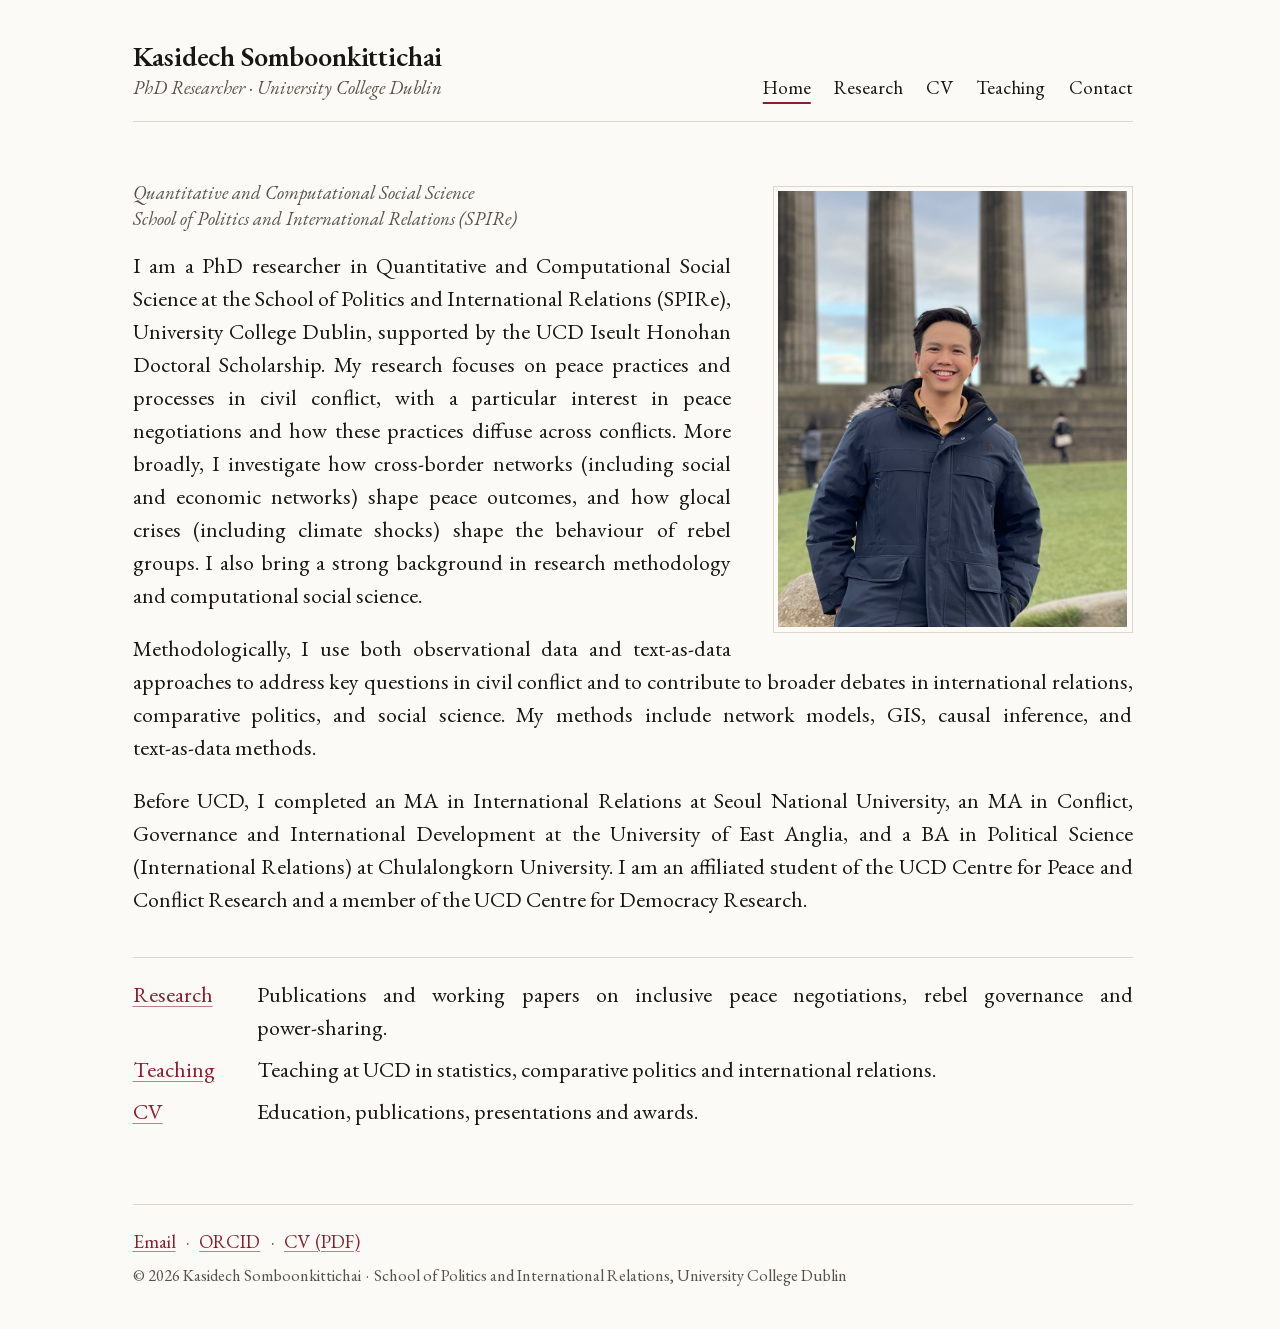
==== index.html @ 4a440e16 "Built site for gh-pages" ====
<!DOCTYPE html>
<html xmlns="http://www.w3.org/1999/xhtml" lang="en-GB" xml:lang="en-GB"><head>

<meta charset="utf-8">
<meta name="generator" content="quarto-1.8.26">

<meta name="viewport" content="width=device-width, initial-scale=1.0, user-scalable=yes">

<meta name="description" content="Kasidech Somboonkittichai, PhD researcher in Quantitative and Computational Social Science at the School of Politics and International Relations, University College Dublin.">

<title>Kasidech Somboonkittichai</title>
<style>
code{white-space: pre-wrap;}
span.smallcaps{font-variant: small-caps;}
div.columns{display: flex; gap: min(4vw, 1.5em);}
div.column{flex: auto; overflow-x: auto;}
div.hanging-indent{margin-left: 1.5em; text-indent: -1.5em;}
ul.task-list{list-style: none;}
ul.task-list li input[type="checkbox"] {
  width: 0.8em;
  margin: 0 0.8em 0.2em -1em; /* quarto-specific, see https://github.com/quarto-dev/quarto-cli/issues/4556 */ 
  vertical-align: middle;
}
.display.math{display: block; text-align: center; margin: 0.5rem auto;}
</style>


<script src="site_libs/quarto-nav/quarto-nav.js"></script>
<link href="./images/favicon.svg" rel="icon" type="image/svg+xml">
<script src="site_libs/quarto-html/quarto.js" type="module"></script>
<script src="site_libs/quarto-html/tabsets/tabsets.js" type="module"></script>
<script src="site_libs/quarto-html/axe/axe-check.js" type="module"></script>
<script src="site_libs/quarto-html/popper.min.js"></script>
<script src="site_libs/quarto-html/tippy.umd.min.js"></script>
<link href="site_libs/quarto-html/tippy.css" rel="stylesheet">
<link href="site_libs/quarto-html/quarto-syntax-highlighting-587c61ba64f3a5504c4d52d930310e48.css" rel="stylesheet" id="quarto-text-highlighting-styles">
<script src="site_libs/bootstrap/bootstrap.min.js"></script>
<link href="site_libs/bootstrap/bootstrap-icons.css" rel="stylesheet">
<link href="site_libs/bootstrap/bootstrap-d701ff068e6bfdf305bbfd484ffd1961.min.css" rel="stylesheet" append-hash="true" id="quarto-bootstrap" data-mode="light">
<script id="quarto-search-options" type="application/json">{
  "language": {
    "search-no-results-text": "No results",
    "search-matching-documents-text": "matching documents",
    "search-copy-link-title": "Copy link to search",
    "search-hide-matches-text": "Hide additional matches",
    "search-more-match-text": "more match in this document",
    "search-more-matches-text": "more matches in this document",
    "search-clear-button-title": "Clear",
    "search-text-placeholder": "",
    "search-detached-cancel-button-title": "Cancel",
    "search-submit-button-title": "Submit",
    "search-label": "Search"
  }
}</script>
<!-- Font: Source Serif 4 is self-hosted in fonts/ (fonts/fonts.css). -->
<!-- PNG site icons for browsers without SVG icon support and for phone home screens. -->
<link rel="icon" type="image/png" sizes="32x32" href="images/favicon-32.png">
<link rel="apple-touch-icon" href="images/apple-touch-icon.png">
<meta name="color-scheme" content="light">
<!-- Without JavaScript the phone menu button cannot open, so show the tabs instead,
     and show the paper abstracts in full (their Abstract button needs JavaScript). -->
<noscript><style>#quarto-header .navbar-collapse { display: flex !important; } #quarto-header .navbar-toggler { display: none !important; } .paper-abstract.collapse { display: block !important; } .abstract-toggle { display: none !important; }</style></noscript>


<link rel="stylesheet" href="fonts/fonts.css">
<meta property="og:title" content="Kasidech Somboonkittichai">
<meta property="og:description" content="Kasidech Somboonkittichai, PhD researcher in Quantitative and Computational Social Science at the School of Politics and International Relations, University College Dublin.">
<meta property="og:image" content="https://kasidechsomboonkittichai.com/images/profile.jpg">
<meta property="og:site_name" content="Kasidech Somboonkittichai">
<meta property="og:locale" content="en_GB">
<meta property="og:image:alt" content="Portrait of Kasidech Somboonkittichai">
<meta name="twitter:title" content="Kasidech Somboonkittichai">
<meta name="twitter:description" content="Kasidech Somboonkittichai, PhD researcher in Quantitative and Computational Social Science at the School of Politics and International Relations, University College Dublin.">
<meta name="twitter:image" content="https://kasidechsomboonkittichai.com/images/profile.jpg">
<meta name="twitter:image:alt" content="Portrait of Kasidech Somboonkittichai">
<meta name="twitter:card" content="summary_large_image">
<link rel="canonical" href="https://kasidechsomboonkittichai.com/">
</head>

<body class="nav-fixed page-home fullcontent quarto-light">

<div id="quarto-search-results"></div>
  <header id="quarto-header" class="headroom fixed-top">
    <nav class="navbar navbar-expand-md " data-bs-theme="dark">
      <div class="navbar-container container-fluid">
      <div class="navbar-brand-container mx-auto">
    <a class="navbar-brand" href="./index.html">
    <span class="navbar-title">Kasidech Somboonkittichai <span class="role-line">PhD Researcher · University College Dublin</span></span>
    </a>
  </div>
          <button class="navbar-toggler" type="button" data-bs-toggle="collapse" data-bs-target="#navbarCollapse" aria-controls="navbarCollapse" role="menu" aria-expanded="false" aria-label="Menu" onclick="if (window.quartoToggleHeadroom) { window.quartoToggleHeadroom(); }">
  <span class="navbar-toggler-icon"></span>
</button>
          <div class="collapse navbar-collapse" id="navbarCollapse">
            <ul class="navbar-nav navbar-nav-scroll me-auto">
  <li class="nav-item">
    <a class="nav-link active" href="./index.html" aria-current="page"> 
<span class="menu-text">Home</span></a>
  </li>  
  <li class="nav-item">
    <a class="nav-link" href="./research.html"> 
<span class="menu-text">Research</span></a>
  </li>  
  <li class="nav-item">
    <a class="nav-link" href="./cv.html"> 
<span class="menu-text">CV</span></a>
  </li>  
  <li class="nav-item">
    <a class="nav-link" href="./teaching.html"> 
<span class="menu-text">Teaching</span></a>
  </li>  
  <li class="nav-item">
    <a class="nav-link" href="./contact.html"> 
<span class="menu-text">Contact</span></a>
  </li>  
</ul>
          </div> <!-- /navcollapse -->
            <div class="quarto-navbar-tools">
</div>
      </div> <!-- /container-fluid -->
    </nav>
</header>
<!-- content -->
<div id="quarto-content" class="quarto-container page-columns page-rows-contents page-layout-article page-navbar">
<!-- sidebar -->
<!-- margin-sidebar -->
    
<!-- main -->
<main class="content" id="quarto-document-content">
<a class="skip-to-content" href="#quarto-document-content">Skip to content</a>
<script>
  (function () {
    // Quarto's listing script (Research) runs whenever the #fragment of
    // the address changes, e.g. after the skip link, and expects
    // window['quarto-listings']. Quarto creates it only for its built-in list
    // layouts, not for this site's own templates (research/*.ejs),
    // so without this empty default the script throws an error.
    window['quarto-listings'] = window['quarto-listings'] || {};

    // Quarto places this include inside <main>, after the header. Move the
    // skip link to the very start of <body> so it is the first stop for
    // keyboard users.
    var skip = document.querySelector("a.skip-to-content");
    if (skip) document.body.insertBefore(skip, document.body.firstChild);
    var main = document.getElementById("quarto-document-content");
    if (main) main.setAttribute("tabindex", "-1");

    // On page load Quarto rewrites links that contain /index.html to /, which
    // on .../index.html would turn the skip link into a link to another page
    // (the browser would reload). Put the plain in-page link back afterwards.
    document.addEventListener("DOMContentLoaded", function () {
      if (skip) skip.setAttribute("href", "#quarto-document-content");
    });

    // The header is an ordinary block that scrolls away with the page.
    // Quarto expects a fixed header and pads the page to make room for it;
    // removing these classes keeps that offset at zero.
    var header = document.getElementById("quarto-header");
    if (header) header.classList.remove("fixed-top", "headroom");

    // Quarto gives the phone menu button role="menu"; it is a plain button.
    var toggler = document.querySelector("#quarto-header .navbar-toggler");
    if (toggler) toggler.removeAttribute("role");

    // Escape closes the open phone menu and puts focus back on its button.
    // It acts only while focus is on that button or inside the menu, and not
    // on wide screens, where the button is hidden and the tabs show instead.
    document.addEventListener("keydown", function (e) {
      if (e.key !== "Escape") return;
      var menu = document.getElementById("navbarCollapse");
      if (!menu || !menu.classList.contains("show") || !window.bootstrap) return;
      if (!toggler || !toggler.offsetParent) return;
      var active = document.activeElement;
      if (active !== toggler && !menu.contains(active)) return;
      window.bootstrap.Collapse.getOrCreateInstance(menu, { toggle: false }).hide();
      toggler.focus();
    });
  })();
</script>

<header id="title-block-header" class="quarto-title-block default">
<div class="quarto-title">
<h1 class="title">Kasidech Somboonkittichai</h1>
</div>



<div class="quarto-title-meta">

    
  
    
  </div>
  


</header>


<div class="home-intro">
<div class="photo">
<p><img src="images/profile.jpg" alt="Portrait of Kasidech Somboonkittichai" width="960" height="1200"></p>
</div>
<div class="affiliation">
<p>Quantitative and Computational Social Science</p>
<p>School of Politics and International Relations (SPIRe)</p>
</div>
<div class="opening">
<p>I am a PhD researcher in Quantitative and Computational Social Science at the School of Politics and International Relations (SPIRe), University College Dublin, supported by the UCD Iseult Honohan Doctoral Scholarship. My research focuses on peace practices and processes in civil conflict, with a particular interest in peace negotiations and how these practices diffuse across conflicts. More broadly, I investigate how <span class="nowrap">cross-border</span> networks (including social and economic networks) shape peace outcomes, and how glocal crises (including climate shocks) shape the behaviour of rebel groups. I also bring a strong background in research methodology and computational social science.</p>
</div>
</div>
<p>Methodologically, I use both observational data and <span class="nowrap">text-as-data</span> approaches to address key questions in civil conflict and to contribute to broader debates in international relations, comparative politics, and social science. My methods include network models, GIS, causal inference, and <span class="nowrap"><span class="nowrap">text-as-data</span></span> methods.</p>
<p>Before UCD, I completed an MA in International Relations at Seoul National University, an MA in Conflict, Governance and International Development at the University of East Anglia, and a BA in Political Science (International Relations) at Chulalongkorn University. I am an affiliated student of the UCD Centre for Peace and Conflict Research and a member of the UCD Centre for Democracy Research.</p>
<div class="signposts">
<dl>
<dt><a href="./research.html">Research</a></dt>
<dd>
Publications and working papers on inclusive peace negotiations, rebel governance and <span class="nowrap">power-sharing.</span>
</dd>
<dt><a href="./teaching.html">Teaching</a></dt>
<dd>
Teaching at UCD in statistics, comparative politics and international relations.
</dd>
<dt><a href="./cv.html">CV</a></dt>
<dd>
Education, publications, presentations and awards.
</dd>
</dl>
</div>



</main> <!-- /main -->
<footer class="colophon">
  <div class="colophon-inner">
    <ul class="colophon-links" aria-label="Contact and profiles">
      <li><a href="mailto:kasidech.somboonkittichai@ucdconnect.ie">Email</a></li>
      <!-- TODO UCD profile: when the URL is known, add
           <li><a href="URL" rel="me">UCD SPIRe</a></li> -->
      <li><a href="https://orcid.org/0009-0007-4228-9083" rel="me">ORCID</a></li>
      <!-- TODO Google Scholar: when the URL is known, add
           <li><a href="URL" rel="me">Google Scholar</a></li> -->
      <!-- TODO LinkedIn: when the URL is known, add
           <li><a href="URL" rel="me">LinkedIn</a></li> -->
      <!-- TODO Bluesky: when the URL is known, add
           <li><a href="URL" rel="me">Bluesky</a></li> -->
      <li><a href="files/Somboonkittichai_CV.pdf">CV (PDF)</a></li>
    </ul>
    <p class="colophon-note">© 2026 Kasidech Somboonkittichai&nbsp;<span class="dot" aria-hidden="true">·</span> School of Politics and International Relations, University College Dublin</p>
  </div>
</footer>
<script id="quarto-html-after-body" type="application/javascript">
  window.document.addEventListener("DOMContentLoaded", function (event) {
      var localhostRegex = new RegExp(/^(?:http|https):\/\/localhost\:?[0-9]*\//);
      var mailtoRegex = new RegExp(/^mailto:/);
        var filterRegex = new RegExp("https:\/\/kasidechsomboonkittichai\.com");
      var isInternal = (href) => {
          return filterRegex.test(href) || localhostRegex.test(href) || mailtoRegex.test(href);
      }
      // Inspect non-navigation links and adorn them if external
     var links = window.document.querySelectorAll('a[href]:not(.nav-link):not(.navbar-brand):not(.toc-action):not(.sidebar-link):not(.sidebar-item-toggle):not(.pagination-link):not(.no-external):not([aria-hidden]):not(.dropdown-item):not(.quarto-navigation-tool):not(.about-link)');
      for (var i=0; i<links.length; i++) {
        const link = links[i];
        if (!isInternal(link.href)) {
          // undo the damage that might have been done by quarto-nav.js in the case of
          // links that we want to consider external
          if (link.dataset.originalHref !== undefined) {
            link.href = link.dataset.originalHref;
          }
        }
      }
    function tippyHover(el, contentFn, onTriggerFn, onUntriggerFn) {
      const config = {
        allowHTML: true,
        maxWidth: 500,
        delay: 100,
        arrow: false,
        appendTo: function(el) {
            return el.parentElement;
        },
        interactive: true,
        interactiveBorder: 10,
        theme: 'quarto',
        placement: 'bottom-start',
      };
      if (contentFn) {
        config.content = contentFn;
      }
      if (onTriggerFn) {
        config.onTrigger = onTriggerFn;
      }
      if (onUntriggerFn) {
        config.onUntrigger = onUntriggerFn;
      }
      window.tippy(el, config); 
    }
    const noterefs = window.document.querySelectorAll('a[role="doc-noteref"]');
    for (var i=0; i<noterefs.length; i++) {
      const ref = noterefs[i];
      tippyHover(ref, function() {
        // use id or data attribute instead here
        let href = ref.getAttribute('data-footnote-href') || ref.getAttribute('href');
        try { href = new URL(href).hash; } catch {}
        const id = href.replace(/^#\/?/, "");
        const note = window.document.getElementById(id);
        if (note) {
          return note.innerHTML;
        } else {
          return "";
        }
      });
    }
    const xrefs = window.document.querySelectorAll('a.quarto-xref');
    const processXRef = (id, note) => {
      // Strip column container classes
      const stripColumnClz = (el) => {
        el.classList.remove("page-full", "page-columns");
        if (el.children) {
          for (const child of el.children) {
            stripColumnClz(child);
          }
        }
      }
      stripColumnClz(note)
      if (id === null || id.startsWith('sec-')) {
        // Special case sections, only their first couple elements
        const container = document.createElement("div");
        if (note.children && note.children.length > 2) {
          container.appendChild(note.children[0].cloneNode(true));
          for (let i = 1; i < note.children.length; i++) {
            const child = note.children[i];
            if (child.tagName === "P" && child.innerText === "") {
              continue;
            } else {
              container.appendChild(child.cloneNode(true));
              break;
            }
          }
          if (window.Quarto?.typesetMath) {
            window.Quarto.typesetMath(container);
          }
          return container.innerHTML
        } else {
          if (window.Quarto?.typesetMath) {
            window.Quarto.typesetMath(note);
          }
          return note.innerHTML;
        }
      } else {
        // Remove any anchor links if they are present
        const anchorLink = note.querySelector('a.anchorjs-link');
        if (anchorLink) {
          anchorLink.remove();
        }
        if (window.Quarto?.typesetMath) {
          window.Quarto.typesetMath(note);
        }
        if (note.classList.contains("callout")) {
          return note.outerHTML;
        } else {
          return note.innerHTML;
        }
      }
    }
    for (var i=0; i<xrefs.length; i++) {
      const xref = xrefs[i];
      tippyHover(xref, undefined, function(instance) {
        instance.disable();
        let url = xref.getAttribute('href');
        let hash = undefined; 
        if (url.startsWith('#')) {
          hash = url;
        } else {
          try { hash = new URL(url).hash; } catch {}
        }
        if (hash) {
          const id = hash.replace(/^#\/?/, "");
          const note = window.document.getElementById(id);
          if (note !== null) {
            try {
              const html = processXRef(id, note.cloneNode(true));
              instance.setContent(html);
            } finally {
              instance.enable();
              instance.show();
            }
          } else {
            // See if we can fetch this
            fetch(url.split('#')[0])
            .then(res => res.text())
            .then(html => {
              const parser = new DOMParser();
              const htmlDoc = parser.parseFromString(html, "text/html");
              const note = htmlDoc.getElementById(id);
              if (note !== null) {
                const html = processXRef(id, note);
                instance.setContent(html);
              } 
            }).finally(() => {
              instance.enable();
              instance.show();
            });
          }
        } else {
          // See if we can fetch a full url (with no hash to target)
          // This is a special case and we should probably do some content thinning / targeting
          fetch(url)
          .then(res => res.text())
          .then(html => {
            const parser = new DOMParser();
            const htmlDoc = parser.parseFromString(html, "text/html");
            const note = htmlDoc.querySelector('main.content');
            if (note !== null) {
              // This should only happen for chapter cross references
              // (since there is no id in the URL)
              // remove the first header
              if (note.children.length > 0 && note.children[0].tagName === "HEADER") {
                note.children[0].remove();
              }
              const html = processXRef(null, note);
              instance.setContent(html);
            } 
          }).finally(() => {
            instance.enable();
            instance.show();
          });
        }
      }, function(instance) {
      });
    }
        let selectedAnnoteEl;
        const selectorForAnnotation = ( cell, annotation) => {
          let cellAttr = 'data-code-cell="' + cell + '"';
          let lineAttr = 'data-code-annotation="' +  annotation + '"';
          const selector = 'span[' + cellAttr + '][' + lineAttr + ']';
          return selector;
        }
        const selectCodeLines = (annoteEl) => {
          const doc = window.document;
          const targetCell = annoteEl.getAttribute("data-target-cell");
          const targetAnnotation = annoteEl.getAttribute("data-target-annotation");
          const annoteSpan = window.document.querySelector(selectorForAnnotation(targetCell, targetAnnotation));
          const lines = annoteSpan.getAttribute("data-code-lines").split(",");
          const lineIds = lines.map((line) => {
            return targetCell + "-" + line;
          })
          let top = null;
          let height = null;
          let parent = null;
          if (lineIds.length > 0) {
              //compute the position of the single el (top and bottom and make a div)
              const el = window.document.getElementById(lineIds[0]);
              top = el.offsetTop;
              height = el.offsetHeight;
              parent = el.parentElement.parentElement;
            if (lineIds.length > 1) {
              const lastEl = window.document.getElementById(lineIds[lineIds.length - 1]);
              const bottom = lastEl.offsetTop + lastEl.offsetHeight;
              height = bottom - top;
            }
            if (top !== null && height !== null && parent !== null) {
              // cook up a div (if necessary) and position it 
              let div = window.document.getElementById("code-annotation-line-highlight");
              if (div === null) {
                div = window.document.createElement("div");
                div.setAttribute("id", "code-annotation-line-highlight");
                div.style.position = 'absolute';
                parent.appendChild(div);
              }
              div.style.top = top - 2 + "px";
              div.style.height = height + 4 + "px";
              div.style.left = 0;
              let gutterDiv = window.document.getElementById("code-annotation-line-highlight-gutter");
              if (gutterDiv === null) {
                gutterDiv = window.document.createElement("div");
                gutterDiv.setAttribute("id", "code-annotation-line-highlight-gutter");
                gutterDiv.style.position = 'absolute';
                const codeCell = window.document.getElementById(targetCell);
                const gutter = codeCell.querySelector('.code-annotation-gutter');
                gutter.appendChild(gutterDiv);
              }
              gutterDiv.style.top = top - 2 + "px";
              gutterDiv.style.height = height + 4 + "px";
            }
            selectedAnnoteEl = annoteEl;
          }
        };
        const unselectCodeLines = () => {
          const elementsIds = ["code-annotation-line-highlight", "code-annotation-line-highlight-gutter"];
          elementsIds.forEach((elId) => {
            const div = window.document.getElementById(elId);
            if (div) {
              div.remove();
            }
          });
          selectedAnnoteEl = undefined;
        };
          // Handle positioning of the toggle
      window.addEventListener(
        "resize",
        throttle(() => {
          elRect = undefined;
          if (selectedAnnoteEl) {
            selectCodeLines(selectedAnnoteEl);
          }
        }, 10)
      );
      function throttle(fn, ms) {
      let throttle = false;
      let timer;
        return (...args) => {
          if(!throttle) { // first call gets through
              fn.apply(this, args);
              throttle = true;
          } else { // all the others get throttled
              if(timer) clearTimeout(timer); // cancel #2
              timer = setTimeout(() => {
                fn.apply(this, args);
                timer = throttle = false;
              }, ms);
          }
        };
      }
        // Attach click handler to the DT
        const annoteDls = window.document.querySelectorAll('dt[data-target-cell]');
        for (const annoteDlNode of annoteDls) {
          annoteDlNode.addEventListener('click', (event) => {
            const clickedEl = event.target;
            if (clickedEl !== selectedAnnoteEl) {
              unselectCodeLines();
              const activeEl = window.document.querySelector('dt[data-target-cell].code-annotation-active');
              if (activeEl) {
                activeEl.classList.remove('code-annotation-active');
              }
              selectCodeLines(clickedEl);
              clickedEl.classList.add('code-annotation-active');
            } else {
              // Unselect the line
              unselectCodeLines();
              clickedEl.classList.remove('code-annotation-active');
            }
          });
        }
    const findCites = (el) => {
      const parentEl = el.parentElement;
      if (parentEl) {
        const cites = parentEl.dataset.cites;
        if (cites) {
          return {
            el,
            cites: cites.split(' ')
          };
        } else {
          return findCites(el.parentElement)
        }
      } else {
        return undefined;
      }
    };
    var bibliorefs = window.document.querySelectorAll('a[role="doc-biblioref"]');
    for (var i=0; i<bibliorefs.length; i++) {
      const ref = bibliorefs[i];
      const citeInfo = findCites(ref);
      if (citeInfo) {
        tippyHover(citeInfo.el, function() {
          var popup = window.document.createElement('div');
          citeInfo.cites.forEach(function(cite) {
            var citeDiv = window.document.createElement('div');
            citeDiv.classList.add('hanging-indent');
            citeDiv.classList.add('csl-entry');
            var biblioDiv = window.document.getElementById('ref-' + cite);
            if (biblioDiv) {
              citeDiv.innerHTML = biblioDiv.innerHTML;
            }
            popup.appendChild(citeDiv);
          });
          return popup.innerHTML;
        });
      }
    }
  });
  </script>
</div> <!-- /content -->




</body></html>
---- site_libs/quarto-html/tippy.css ----
.tippy-box[data-animation=fade][data-state=hidden]{opacity:0}[data-tippy-root]{max-width:calc(100vw - 10px)}.tippy-box{position:relative;background-color:#333;color:#fff;border-radius:4px;font-size:14px;line-height:1.4;white-space:normal;outline:0;transition-property:transform,visibility,opacity}.tippy-box[data-placement^=top]>.tippy-arrow{bottom:0}.tippy-box[data-placement^=top]>.tippy-arrow:before{bottom:-7px;left:0;border-width:8px 8px 0;border-top-color:initial;transform-origin:center top}.tippy-box[data-placement^=bottom]>.tippy-arrow{top:0}.tippy-box[data-placement^=bottom]>.tippy-arrow:before{top:-7px;left:0;border-width:0 8px 8px;border-bottom-color:initial;transform-origin:center bottom}.tippy-box[data-placement^=left]>.tippy-arrow{right:0}.tippy-box[data-placement^=left]>.tippy-arrow:before{border-width:8px 0 8px 8px;border-left-color:initial;right:-7px;transform-origin:center left}.tippy-box[data-placement^=right]>.tippy-arrow{left:0}.tippy-box[data-placement^=right]>.tippy-arrow:before{left:-7px;border-width:8px 8px 8px 0;border-right-color:initial;transform-origin:center right}.tippy-box[data-inertia][data-state=visible]{transition-timing-function:cubic-bezier(.54,1.5,.38,1.11)}.tippy-arrow{width:16px;height:16px;color:#333}.tippy-arrow:before{content:"";position:absolute;border-color:transparent;border-style:solid}.tippy-content{position:relative;padding:5px 9px;z-index:1}
---- site_libs/quarto-html/quarto-syntax-highlighting-587c61ba64f3a5504c4d52d930310e48.css ----
/* quarto syntax highlight colors */
:root {
  --quarto-hl-ot-color: #003B4F;
  --quarto-hl-at-color: #657422;
  --quarto-hl-ss-color: #20794D;
  --quarto-hl-an-color: #5E5E5E;
  --quarto-hl-fu-color: #4758AB;
  --quarto-hl-st-color: #20794D;
  --quarto-hl-cf-color: #003B4F;
  --quarto-hl-op-color: #5E5E5E;
  --quarto-hl-er-color: #AD0000;
  --quarto-hl-bn-color: #AD0000;
  --quarto-hl-al-color: #AD0000;
  --quarto-hl-va-color: #111111;
  --quarto-hl-bu-color: inherit;
  --quarto-hl-ex-color: inherit;
  --quarto-hl-pp-color: #AD0000;
  --quarto-hl-in-color: #5E5E5E;
  --quarto-hl-vs-color: #20794D;
  --quarto-hl-wa-color: #5E5E5E;
  --quarto-hl-do-color: #5E5E5E;
  --quarto-hl-im-color: #00769E;
  --quarto-hl-ch-color: #20794D;
  --quarto-hl-dt-color: #AD0000;
  --quarto-hl-fl-color: #AD0000;
  --quarto-hl-co-color: #5E5E5E;
  --quarto-hl-cv-color: #5E5E5E;
  --quarto-hl-cn-color: #8f5902;
  --quarto-hl-sc-color: #5E5E5E;
  --quarto-hl-dv-color: #AD0000;
  --quarto-hl-kw-color: #003B4F;
}

/* other quarto variables */
:root {
  --quarto-font-monospace: SFMono-Regular, Menlo, Monaco, Consolas, "Liberation Mono", "Courier New", monospace;
}

/* syntax highlight based on Pandoc's rules */
pre > code.sourceCode > span {
  color: #003B4F;
}

code.sourceCode > span {
  color: #003B4F;
}

div.sourceCode,
div.sourceCode pre.sourceCode {
  color: #003B4F;
}

/* Normal */
code span {
  color: #003B4F;
}

/* Alert */
code span.al {
  color: #AD0000;
  font-style: inherit;
}

/* Annotation */
code span.an {
  color: #5E5E5E;
  font-style: inherit;
}

/* Attribute */
code span.at {
  color: #657422;
  font-style: inherit;
}

/* BaseN */
code span.bn {
  color: #AD0000;
  font-style: inherit;
}

/* BuiltIn */
code span.bu {
  font-style: inherit;
}

/* ControlFlow */
code span.cf {
  color: #003B4F;
  font-weight: bold;
  font-style: inherit;
}

/* Char */
code span.ch {
  color: #20794D;
  font-style: inherit;
}

/* Constant */
code span.cn {
  color: #8f5902;
  font-style: inherit;
}

/* Comment */
code span.co {
  color: #5E5E5E;
  font-style: inherit;
}

/* CommentVar */
code span.cv {
  color: #5E5E5E;
  font-style: italic;
}

/* Documentation */
code span.do {
  color: #5E5E5E;
  font-style: italic;
}

/* DataType */
code span.dt {
  color: #AD0000;
  font-style: inherit;
}

/* DecVal */
code span.dv {
  color: #AD0000;
  font-style: inherit;
}

/* Error */
code span.er {
  color: #AD0000;
  font-style: inherit;
}

/* Extension */
code span.ex {
  font-style: inherit;
}

/* Float */
code span.fl {
  color: #AD0000;
  font-style: inherit;
}

/* Function */
code span.fu {
  color: #4758AB;
  font-style: inherit;
}

/* Import */
code span.im {
  color: #00769E;
  font-style: inherit;
}

/* Information */
code span.in {
  color: #5E5E5E;
  font-style: inherit;
}

/* Keyword */
code span.kw {
  color: #003B4F;
  font-weight: bold;
  font-style: inherit;
}

/* Operator */
code span.op {
  color: #5E5E5E;
  font-style: inherit;
}

/* Other */
code span.ot {
  color: #003B4F;
  font-style: inherit;
}

/* Preprocessor */
code span.pp {
  color: #AD0000;
  font-style: inherit;
}

/* SpecialChar */
code span.sc {
  color: #5E5E5E;
  font-style: inherit;
}

/* SpecialString */
code span.ss {
  color: #20794D;
  font-style: inherit;
}

/* String */
code span.st {
  color: #20794D;
  font-style: inherit;
}

/* Variable */
code span.va {
  color: #111111;
  font-style: inherit;
}

/* VerbatimString */
code span.vs {
  color: #20794D;
  font-style: inherit;
}

/* Warning */
code span.wa {
  color: #5E5E5E;
  font-style: italic;
}

.prevent-inlining {
  content: "</";
}

/*# sourceMappingURL=2dce1cc6c82594539e1579de68416b47.css.map */
---- fonts/fonts.css ----
/* Self-hosted web font: EB Garamond (every text on the site), under the
   SIL Open Font License 1.1 (EBGaramond-OFL.txt in this folder).

   The @font-face rules below are Google Fonts' own CSS for
   family=EB+Garamond:ital,wght@0,400..600;1,400
   (display=swap), fetched on 17 October 2026 with a desktop Chrome user
   agent, keeping only the latin and latin-ext subsets and pointing each src
   at the local file.

   The upright files are variable fonts: one file serves every upright weight
   the site uses (400 regular, 500 for the page titles, 600 for the name,
   headings and bold text). The italic files hold the one italic the site
   uses (400). For each style, one file holds the Latin alphabet and one the
   extended Latin alphabet (accented letters such as ő or ł); a browser
   downloads a file only when a page contains one of its characters. The site
   loads this file through `css:` in _quarto.yml. */

/* latin-ext */
@font-face {
  font-family: 'EB Garamond';
  font-style: italic;
  font-weight: 400;
  font-display: swap;
  src: url("eb-garamond-italic-latin-ext.woff2") format('woff2');
  unicode-range: U+0100-02BA, U+02BD-02C5, U+02C7-02CC, U+02CE-02D7, U+02DD-02FF, U+0304, U+0308, U+0329, U+1D00-1DBF, U+1E00-1E9F, U+1EF2-1EFF, U+2020, U+20A0-20AB, U+20AD-20C4, U+2113, U+2C60-2C7F, U+A720-A7FF;
}
/* latin */
@font-face {
  font-family: 'EB Garamond';
  font-style: italic;
  font-weight: 400;
  font-display: swap;
  src: url("eb-garamond-italic-latin.woff2") format('woff2');
  unicode-range: U+0000-00FF, U+0131, U+0152-0153, U+02BB-02BC, U+02C6, U+02DA, U+02DC, U+0304, U+0308, U+0329, U+2000-206F, U+20AC, U+2122, U+2191, U+2193, U+2212, U+2215, U+FEFF, U+FFFD;
}
/* latin-ext */
@font-face {
  font-family: 'EB Garamond';
  font-style: normal;
  font-weight: 400 600;
  font-display: swap;
  src: url("eb-garamond-latin-ext.woff2") format('woff2');
  unicode-range: U+0100-02BA, U+02BD-02C5, U+02C7-02CC, U+02CE-02D7, U+02DD-02FF, U+0304, U+0308, U+0329, U+1D00-1DBF, U+1E00-1E9F, U+1EF2-1EFF, U+2020, U+20A0-20AB, U+20AD-20C4, U+2113, U+2C60-2C7F, U+A720-A7FF;
}
/* latin */
@font-face {
  font-family: 'EB Garamond';
  font-style: normal;
  font-weight: 400 600;
  font-display: swap;
  src: url("eb-garamond-latin.woff2") format('woff2');
  unicode-range: U+0000-00FF, U+0131, U+0152-0153, U+02BB-02BC, U+02C6, U+02DA, U+02DC, U+0304, U+0308, U+0329, U+2000-206F, U+20AC, U+2122, U+2191, U+2193, U+2212, U+2215, U+FEFF, U+FFFD;
}
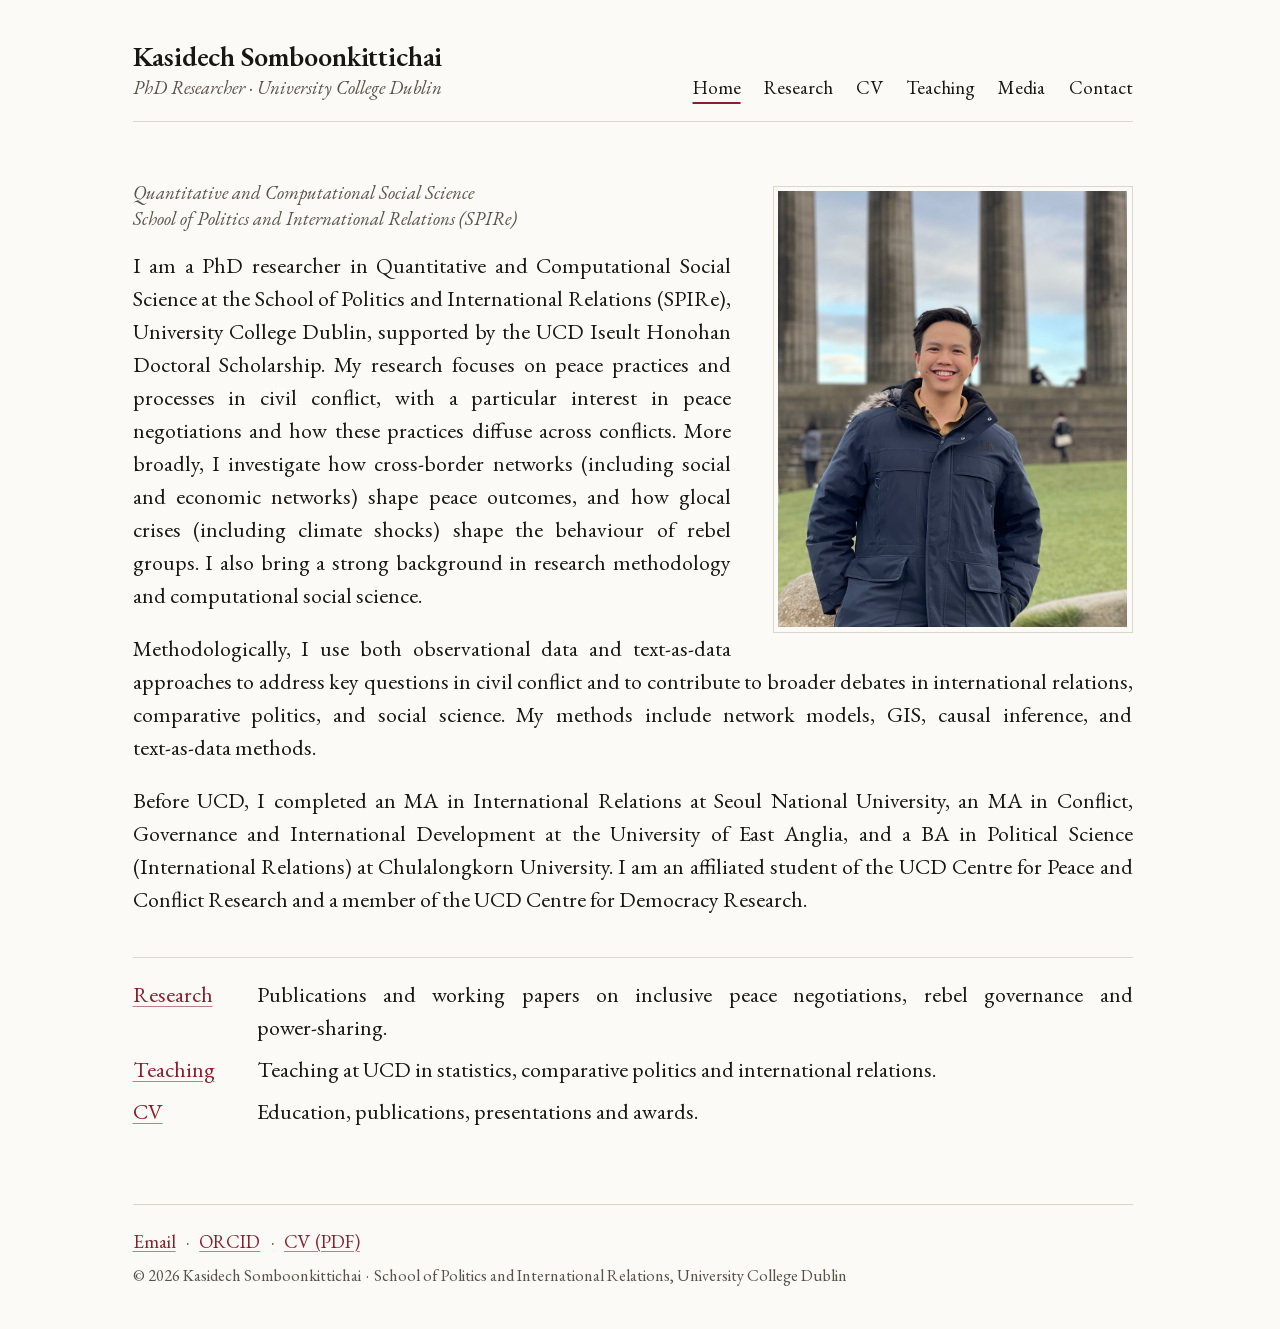
==== commit 96da078e: "Built site for gh-pages" ====
--- a/index.html
+++ b/index.html
@@ -36,7 +36,7 @@
 <link href="site_libs/quarto-html/quarto-syntax-highlighting-587c61ba64f3a5504c4d52d930310e48.css" rel="stylesheet" id="quarto-text-highlighting-styles">
 <script src="site_libs/bootstrap/bootstrap.min.js"></script>
 <link href="site_libs/bootstrap/bootstrap-icons.css" rel="stylesheet">
-<link href="site_libs/bootstrap/bootstrap-d701ff068e6bfdf305bbfd484ffd1961.min.css" rel="stylesheet" append-hash="true" id="quarto-bootstrap" data-mode="light">
+<link href="site_libs/bootstrap/bootstrap-1c9617233464badc6044869062859a50.min.css" rel="stylesheet" append-hash="true" id="quarto-bootstrap" data-mode="light">
 <script id="quarto-search-options" type="application/json">{
   "language": {
     "search-no-results-text": "No results",
@@ -110,6 +110,10 @@
 <span class="menu-text">Teaching</span></a>
   </li>  
   <li class="nav-item">
+    <a class="nav-link" href="./media.html"> 
+<span class="menu-text">Media</span></a>
+  </li>  
+  <li class="nav-item">
     <a class="nav-link" href="./contact.html"> 
 <span class="menu-text">Contact</span></a>
   </li>  
--- a/fonts/fonts.css
+++ b/fonts/fonts.css
@@ -51,3 +51,27 @@
   src: url("eb-garamond-latin.woff2") format('woff2');
   unicode-range: U+0000-00FF, U+0131, U+0152-0153, U+02BB-02BC, U+02C6, U+02DA, U+02DC, U+0304, U+0308, U+0329, U+2000-206F, U+20AC, U+2122, U+2191, U+2193, U+2212, U+2215, U+FEFF, U+FFFD;
 }
+
+/* Thai letters: Trirong (Cadson Demak), under the SIL Open Font License 1.1
+   (Trirong-OFL.txt in this folder). EB Garamond has no Thai letters, so the
+   browser takes them from Trirong, the second name in $serif in theme.scss.
+   The rules below are Google Fonts' own CSS for family=Trirong:wght@400;600
+   (display=swap), fetched on 21 October 2026 with a desktop Chrome user
+   agent, keeping only the thai subset and pointing each src at the local
+   file. A browser downloads these files only for a page with Thai text. */
+@font-face {
+  font-family: 'Trirong';
+  font-style: normal;
+  font-weight: 400;
+  font-display: swap;
+  src: url("trirong-thai-400.woff2") format('woff2');
+  unicode-range: U+02D7, U+0303, U+0331, U+0E01-0E5B, U+200C-200D, U+25CC;
+}
+@font-face {
+  font-family: 'Trirong';
+  font-style: normal;
+  font-weight: 600;
+  font-display: swap;
+  src: url("trirong-thai-600.woff2") format('woff2');
+  unicode-range: U+02D7, U+0303, U+0331, U+0E01-0E5B, U+200C-200D, U+25CC;
+}
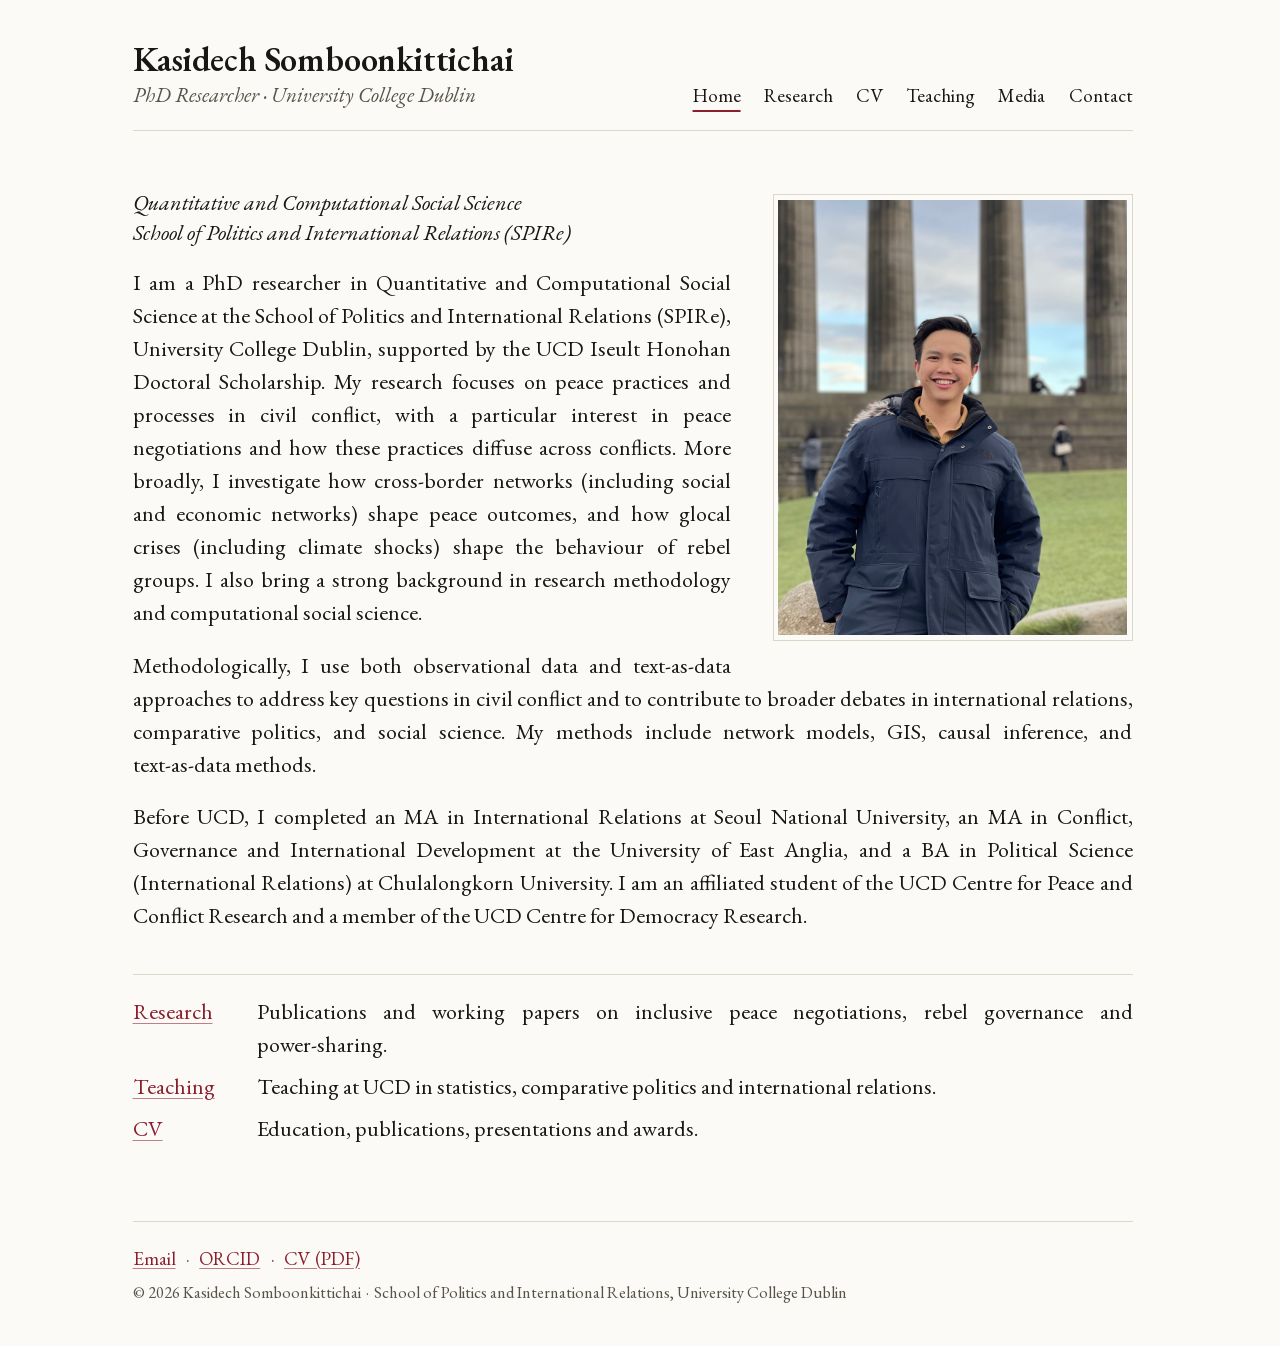
==== commit 1aa20348: "Built site for gh-pages" ====
--- a/index.html
+++ b/index.html
@@ -36,7 +36,7 @@
 <link href="site_libs/quarto-html/quarto-syntax-highlighting-587c61ba64f3a5504c4d52d930310e48.css" rel="stylesheet" id="quarto-text-highlighting-styles">
 <script src="site_libs/bootstrap/bootstrap.min.js"></script>
 <link href="site_libs/bootstrap/bootstrap-icons.css" rel="stylesheet">
-<link href="site_libs/bootstrap/bootstrap-1c9617233464badc6044869062859a50.min.css" rel="stylesheet" append-hash="true" id="quarto-bootstrap" data-mode="light">
+<link href="site_libs/bootstrap/bootstrap-1d194f026c7c0ebe03b302426f72353a.min.css" rel="stylesheet" append-hash="true" id="quarto-bootstrap" data-mode="light">
 <script id="quarto-search-options" type="application/json">{
   "language": {
     "search-no-results-text": "No results",
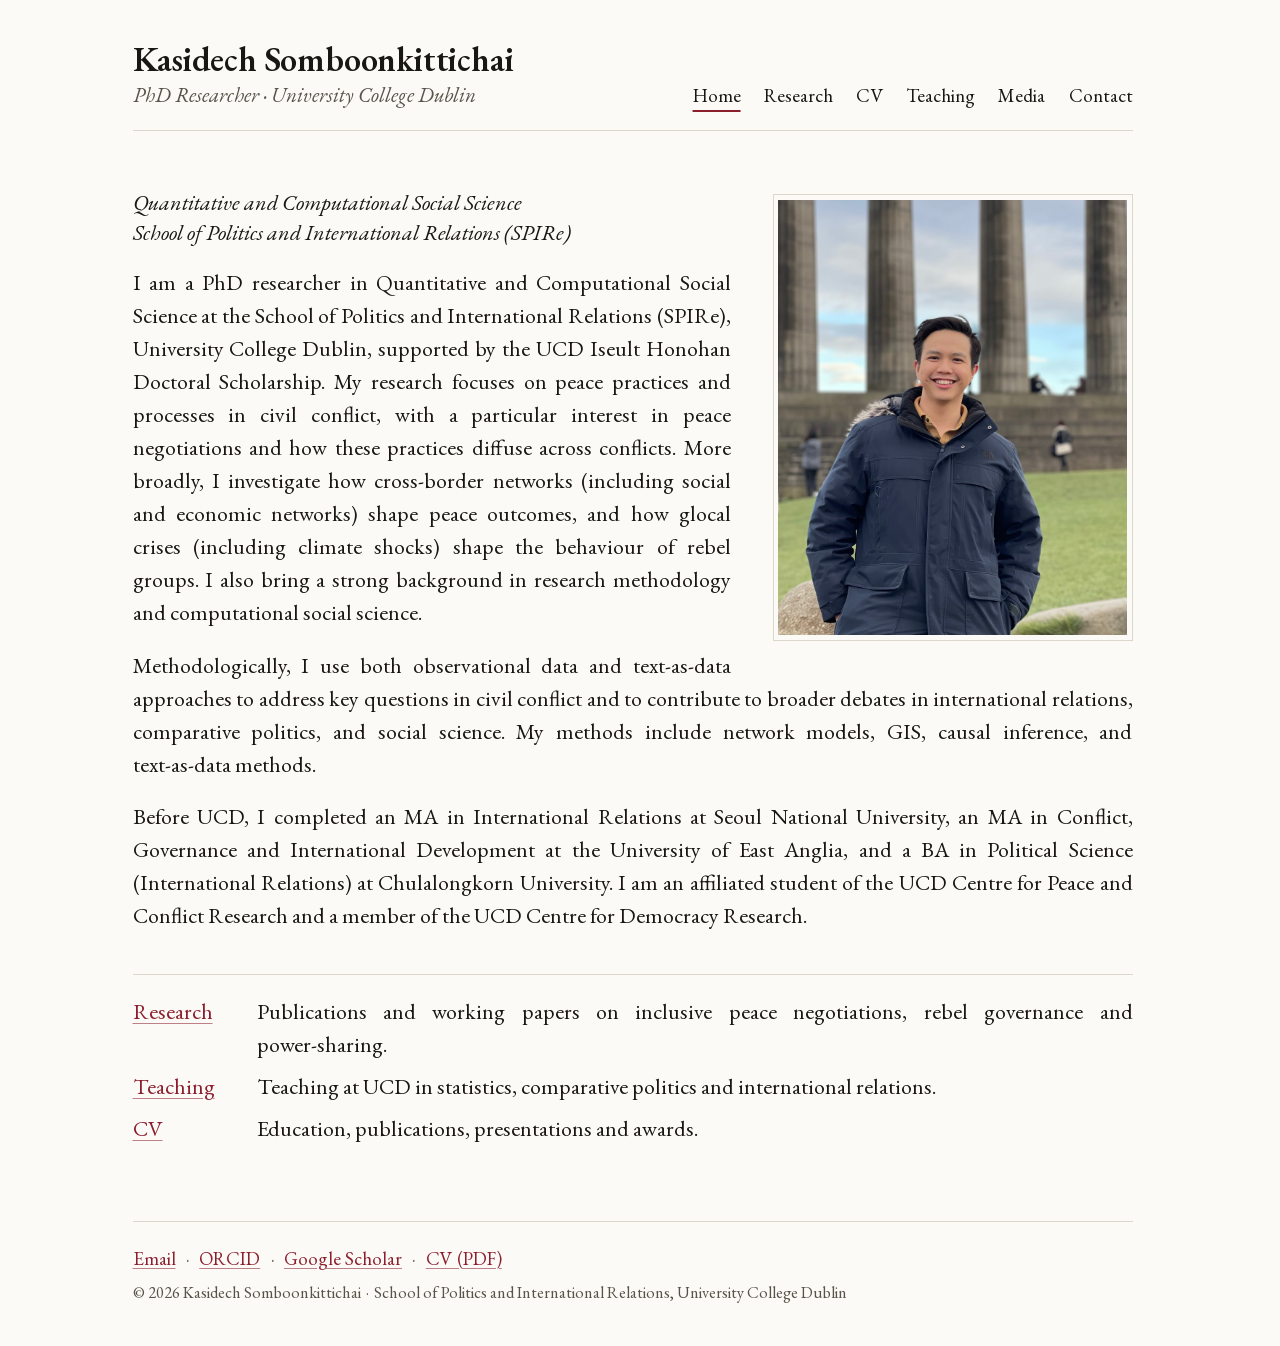
==== commit 39eae0a1: "Built site for gh-pages" ====
--- a/index.html
+++ b/index.html
@@ -242,8 +242,7 @@
       <!-- TODO UCD profile: when the URL is known, add
            <li><a href="URL" rel="me">UCD SPIRe</a></li> -->
       <li><a href="https://orcid.org/0009-0007-4228-9083" rel="me">ORCID</a></li>
-      <!-- TODO Google Scholar: when the URL is known, add
-           <li><a href="URL" rel="me">Google Scholar</a></li> -->
+      <li><a href="https://scholar.google.com/citations?user=YZYR_aAAAAAJ" rel="me">Google Scholar</a></li>
       <!-- TODO LinkedIn: when the URL is known, add
            <li><a href="URL" rel="me">LinkedIn</a></li> -->
       <!-- TODO Bluesky: when the URL is known, add
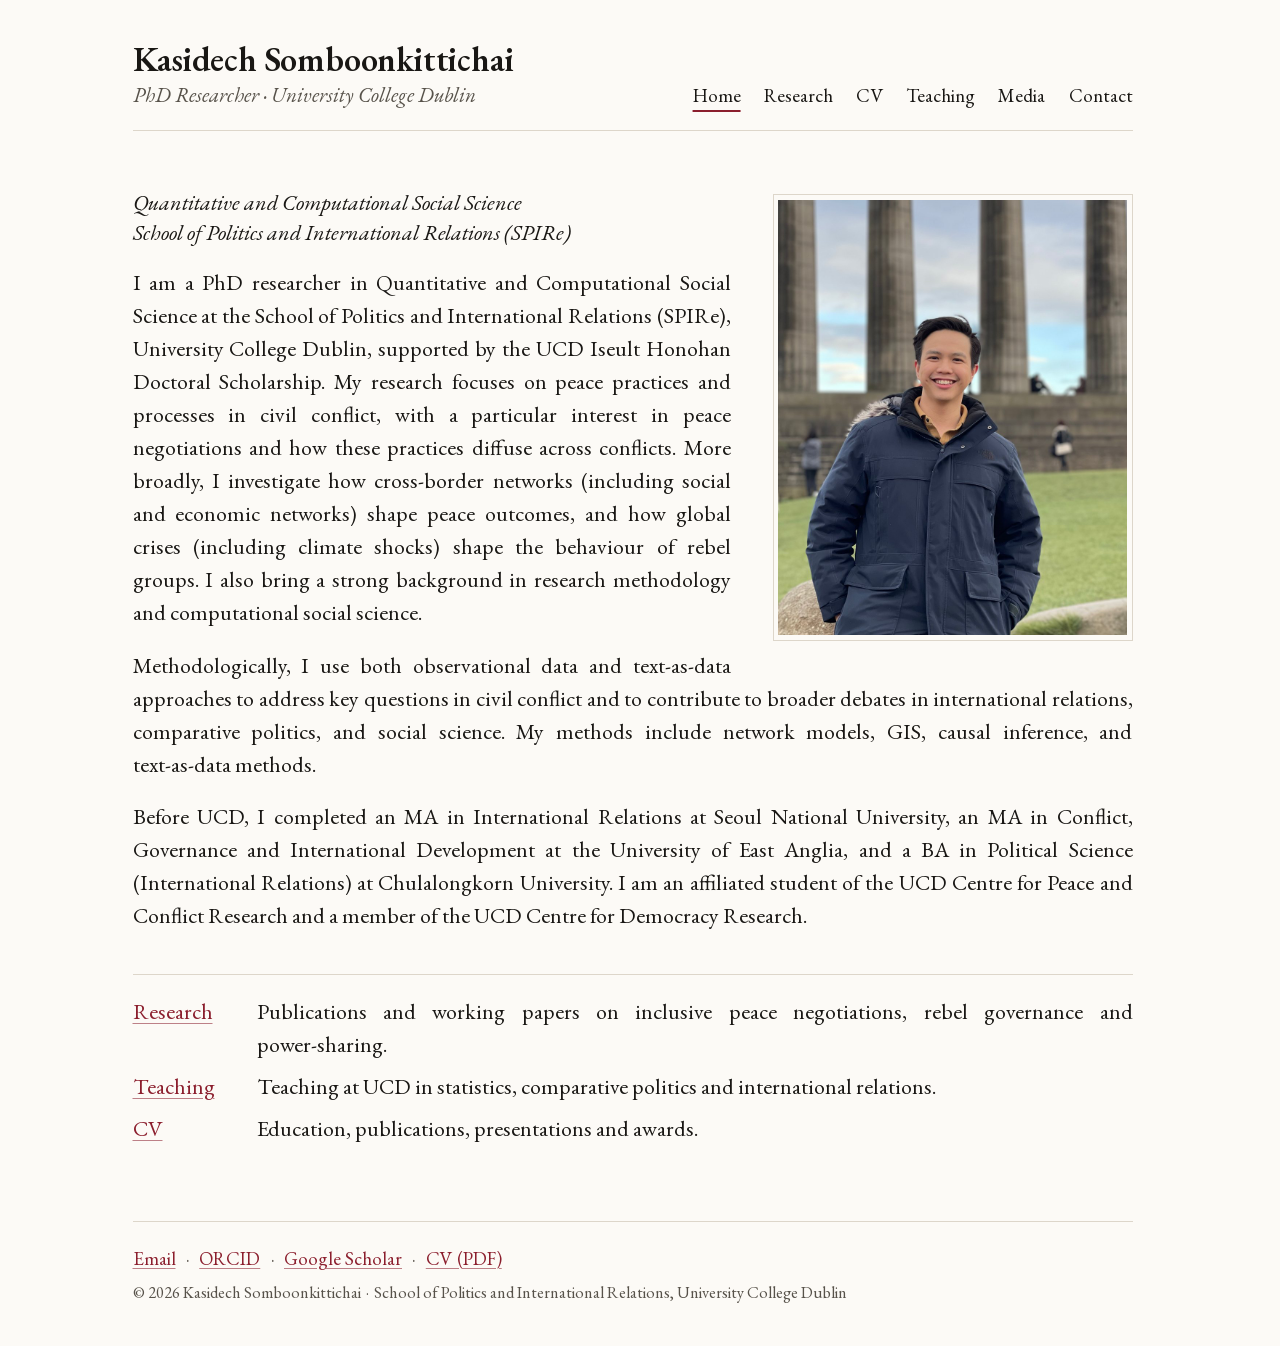
==== commit 14785792: "Built site for gh-pages" ====
--- a/index.html
+++ b/index.html
@@ -210,7 +210,7 @@
 <p>School of Politics and International Relations (SPIRe)</p>
 </div>
 <div class="opening">
-<p>I am a PhD researcher in Quantitative and Computational Social Science at the School of Politics and International Relations (SPIRe), University College Dublin, supported by the UCD Iseult Honohan Doctoral Scholarship. My research focuses on peace practices and processes in civil conflict, with a particular interest in peace negotiations and how these practices diffuse across conflicts. More broadly, I investigate how <span class="nowrap">cross-border</span> networks (including social and economic networks) shape peace outcomes, and how glocal crises (including climate shocks) shape the behaviour of rebel groups. I also bring a strong background in research methodology and computational social science.</p>
+<p>I am a PhD researcher in Quantitative and Computational Social Science at the School of Politics and International Relations (SPIRe), University College Dublin, supported by the UCD Iseult Honohan Doctoral Scholarship. My research focuses on peace practices and processes in civil conflict, with a particular interest in peace negotiations and how these practices diffuse across conflicts. More broadly, I investigate how <span class="nowrap">cross-border</span> networks (including social and economic networks) shape peace outcomes, and how global crises (including climate shocks) shape the behaviour of rebel groups. I also bring a strong background in research methodology and computational social science.</p>
 </div>
 </div>
 <p>Methodologically, I use both observational data and <span class="nowrap">text-as-data</span> approaches to address key questions in civil conflict and to contribute to broader debates in international relations, comparative politics, and social science. My methods include network models, GIS, causal inference, and <span class="nowrap"><span class="nowrap">text-as-data</span></span> methods.</p>
